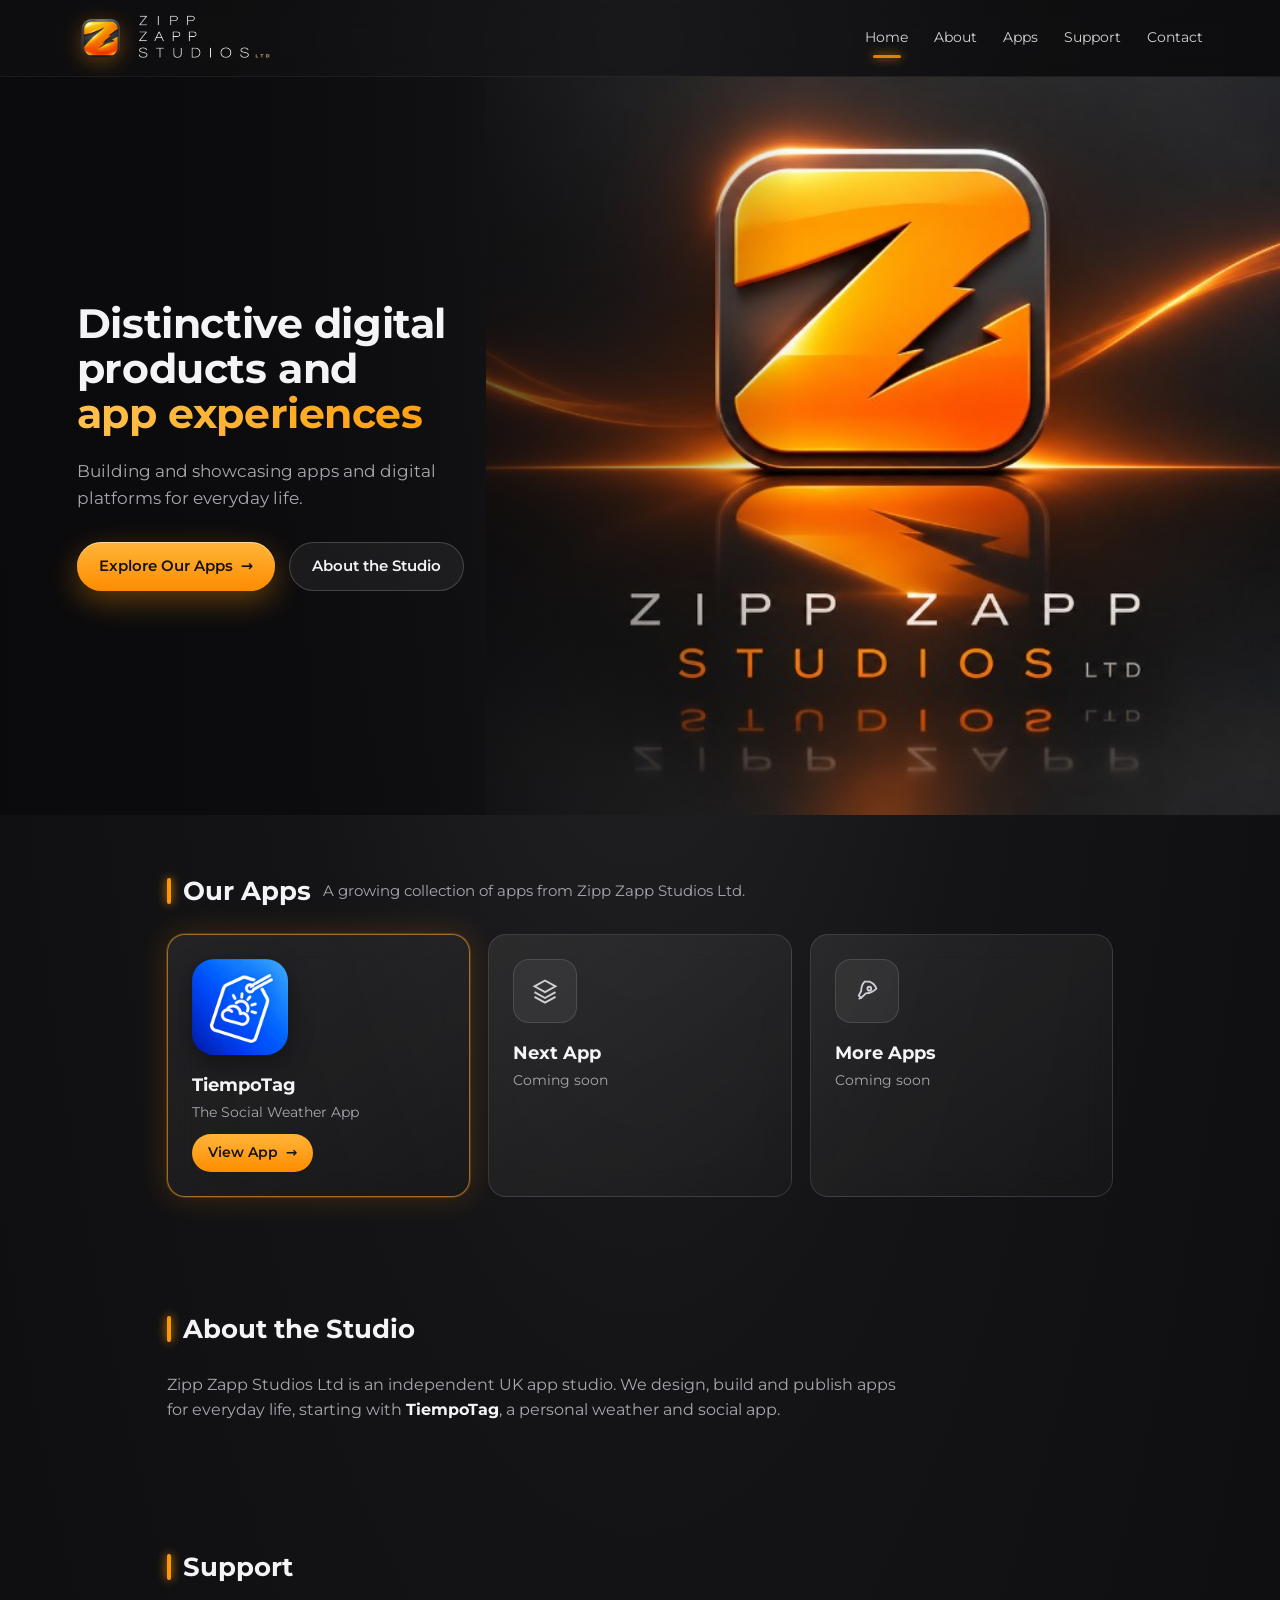
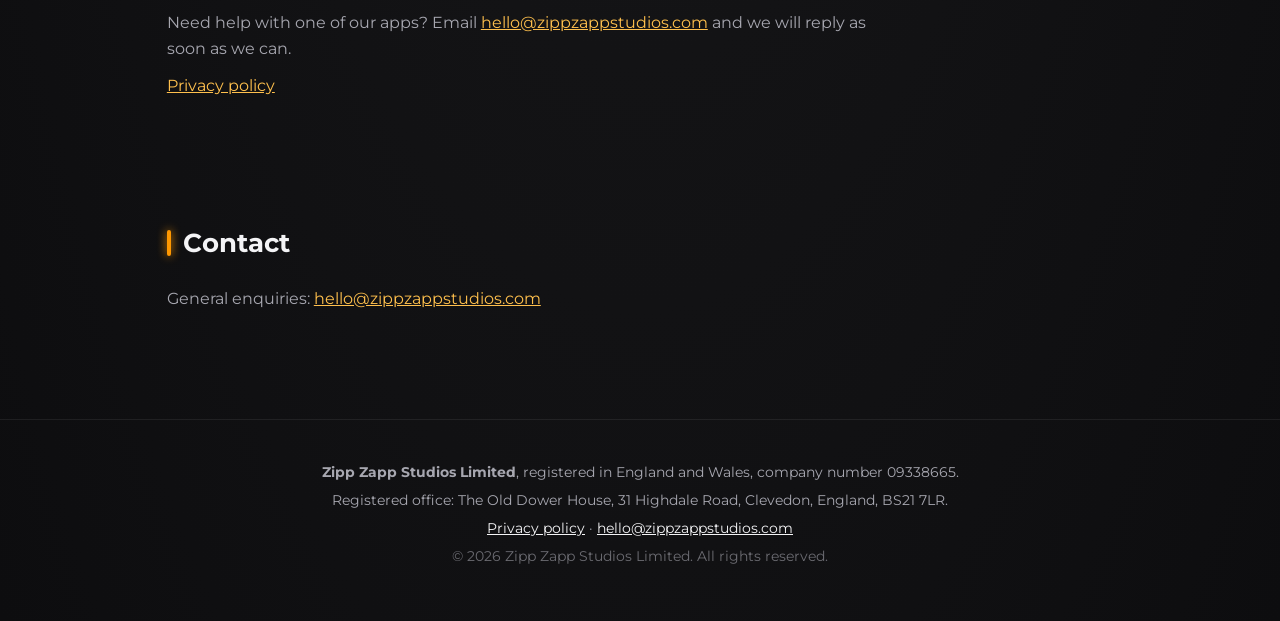
==== index.html @ 23952112 "Use supplied branding artwork as static hero with copy beside it Co-authored-by: Cursor <cursoragent" ====
<!doctype html>
<html lang="en-GB">
<head>
  <meta charset="utf-8">
  <meta name="viewport" content="width=device-width, initial-scale=1">
  <title>Zipp Zapp Studios Ltd | Apps and digital products</title>
  <meta name="description" content="Zipp Zapp Studios Limited is an independent UK app studio. Home of TiempoTag, a personal weather and social app.">
  <meta name="theme-color" content="#0d0d0f">
  <link rel="canonical" href="https://zippzappstudios.com/">
  <link rel="icon" href="assets/logo-badge.png" type="image/png">
  <link rel="preload" href="assets/fonts/montserrat-600.woff2" as="font" type="font/woff2" crossorigin>
  <link rel="preload" href="assets/fonts/montserrat-700.woff2" as="font" type="font/woff2" crossorigin>
  <link rel="stylesheet" href="styles.css">

  <meta property="og:type" content="website">
  <meta property="og:site_name" content="Zipp Zapp Studios Ltd">
  <meta property="og:title" content="Zipp Zapp Studios Ltd | Apps and digital products">
  <meta property="og:description" content="Independent UK app studio. Home of TiempoTag.">
  <meta property="og:url" content="https://zippzappstudios.com/">

  <script type="application/ld+json">
  {
    "@context": "https://schema.org",
    "@type": "Organization",
    "name": "Zipp Zapp Studios",
    "legalName": "Zipp Zapp Studios Limited",
    "url": "https://zippzappstudios.com/",
    "logo": "https://zippzappstudios.com/assets/logo-badge.png",
    "email": "mailto:hello@zippzappstudios.com",
    "identifier": "09338665",
    "address": {
      "@type": "PostalAddress",
      "streetAddress": "The Old Dower House, 31 Highdale Road",
      "addressLocality": "Clevedon",
      "postalCode": "BS21 7LR",
      "addressCountry": "GB"
    },
    "sameAs": ["https://tiempotag.com"]
  }
  </script>
</head>
<body>
  <a class="skip-link" href="#main">Skip to content</a>

  <header class="site-header">
    <a class="brand" href="#top" aria-label="Zipp Zapp Studios Ltd home">
      <img class="brand-icon" src="assets/logo-badge.png" alt="" width="48" height="48">
      <img class="wordmark-img" src="assets/wordmark.png" alt="Zipp Zapp Studios Ltd" width="160" height="55">
    </a>
    <nav class="site-nav" aria-label="Main">
      <a href="#top" class="is-active">Home</a>
      <a href="#about">About</a>
      <a href="#apps">Apps</a>
      <a href="#support">Support</a>
      <a href="#contact">Contact</a>
    </nav>
  </header>

  <main id="main">
    <section class="hero" id="top">
      <div class="hero-art" role="img" aria-label="The Zipp Zapp Studios logo reflected on a glossy floor, with the words Zipp Zapp Studios Ltd"></div>
      <div class="hero-copy">
        <h1>
          <span class="h1-line">Distinctive digital</span>
          <span class="h1-line">products and</span>
          <span class="h1-line accent">app experiences</span>
        </h1>
        <p class="lede">Building and showcasing apps and digital platforms for everyday life.</p>
        <div class="cta-row">
          <a class="btn btn-primary" href="#apps">Explore Our Apps <span aria-hidden="true">&rarr;</span></a>
          <a class="btn btn-ghost" href="#about">About the Studio</a>
        </div>
      </div>
    </section>

    <section class="apps" id="apps">
      <header class="section-head">
        <span class="bar" aria-hidden="true"></span>
        <h2>Our Apps</h2>
        <p>A growing collection of apps from Zipp Zapp Studios Ltd.</p>
      </header>
      <div class="cards">
        <article class="card card-featured">
          <img class="app-icon" src="assets/tiempotag-icon.png" alt="TiempoTag app icon" width="96" height="96" loading="lazy">
          <div>
            <h3>TiempoTag</h3>
            <p>The Social Weather App</p>
            <a class="btn btn-small" href="https://tiempotag.com">View App <span aria-hidden="true">&rarr;</span></a>
          </div>
        </article>
        <article class="card card-soon">
          <span class="card-icon" aria-hidden="true">
            <svg viewBox="0 0 24 24" fill="none" stroke="currentColor" stroke-width="1.6"><path d="M12 3 3 8l9 5 9-5-9-5Z"/><path d="m3 13 9 5 9-5"/><path d="m3 17 9 5 9-5"/></svg>
          </span>
          <div>
            <h3>Next App</h3>
            <p>Coming soon</p>
          </div>
        </article>
        <article class="card card-soon">
          <span class="card-icon" aria-hidden="true">
            <svg viewBox="0 0 24 24" fill="none" stroke="currentColor" stroke-width="1.6"><path d="M14 4c3 1 5 3 6 6-3 3-6 4-9 4l-4 4-2-2 2-4c0-3 1-6 3-8Z"/><circle cx="14" cy="10" r="1.6"/><path d="M5 19l2-2"/></svg>
          </span>
          <div>
            <h3>More Apps</h3>
            <p>Coming soon</p>
          </div>
        </article>
      </div>
    </section>

    <section class="about" id="about">
      <header class="section-head">
        <span class="bar" aria-hidden="true"></span>
        <h2>About the Studio</h2>
      </header>
      <p>Zipp Zapp Studios Ltd is an independent UK app studio. We design, build and publish apps for everyday life, starting with <strong>TiempoTag</strong>, a personal weather and social app.</p>
    </section>

    <section class="support" id="support">
      <header class="section-head">
        <span class="bar" aria-hidden="true"></span>
        <h2>Support</h2>
      </header>
      <p>Need help with one of our apps? Email <a href="mailto:hello@zippzappstudios.com">hello@zippzappstudios.com</a> and we will reply as soon as we can.</p>
      <p><a href="https://tiempotag.com/legal">Privacy policy</a></p>
    </section>

    <section class="contact" id="contact">
      <header class="section-head">
        <span class="bar" aria-hidden="true"></span>
        <h2>Contact</h2>
      </header>
      <p>General enquiries: <a href="mailto:hello@zippzappstudios.com">hello@zippzappstudios.com</a></p>
    </section>
  </main>

  <footer class="site-footer">
    <p><strong>Zipp Zapp Studios Limited</strong>, registered in England and Wales, company number 09338665.</p>
    <p>Registered office: The Old Dower House, 31 Highdale Road, Clevedon, England, BS21 7LR.</p>
    <p><a href="https://tiempotag.com/legal">Privacy policy</a> &middot; <a href="mailto:hello@zippzappstudios.com">hello@zippzappstudios.com</a></p>
    <p class="copy">&copy; 2026 Zipp Zapp Studios Limited. All rights reserved.</p>
  </footer>

  <script src="main.js" defer></script>
</body>
</html>
---- styles.css ----
@font-face {
  font-family: "Montserrat";
  src: url("assets/fonts/montserrat-400.woff2") format("woff2");
  font-weight: 400; font-style: normal; font-display: swap;
}
@font-face {
  font-family: "Montserrat";
  src: url("assets/fonts/montserrat-600.woff2") format("woff2");
  font-weight: 600; font-style: normal; font-display: swap;
}
@font-face {
  font-family: "Montserrat";
  src: url("assets/fonts/montserrat-700.woff2") format("woff2");
  font-weight: 700; font-style: normal; font-display: swap;
}

:root {
  --bg: #0d0d0f;
  --text: #f4f4f6;
  --muted: #a7a7b0;
  --orange: #ff9800;
  --orange-hi: #ffc04d;
  --glass-border: rgba(255, 255, 255, 0.12);
}

* { box-sizing: border-box; }

html { scroll-behavior: smooth; }

body {
  margin: 0;
  font-family: "Montserrat", system-ui, -apple-system, "Segoe UI", sans-serif;
  color: var(--text);
  background: radial-gradient(ellipse at 50% 0%, #2a2a2e 0%, #141416 45%, var(--bg) 100%);
  min-height: 100vh;
  overflow-x: hidden;
  line-height: 1.6;
}

img { max-width: 100%; display: block; }
a { color: var(--orange-hi); }

.skip-link {
  position: absolute; left: -999px; top: 8px; background: var(--orange); color: #111; padding: 8px 12px; border-radius: 6px; z-index: 10;
}
.skip-link:focus { left: 8px; }

/* Header */
.site-header {
  position: sticky; top: 0; z-index: 5;
  display: flex; align-items: center; justify-content: space-between; gap: 16px;
  padding: 14px 6vw;
  background: rgba(12, 12, 14, 0.55);
  backdrop-filter: blur(14px);
  -webkit-backdrop-filter: blur(14px);
  border-bottom: 1px solid rgba(255, 255, 255, 0.06);
}
.brand { display: flex; align-items: center; gap: 12px; text-decoration: none; color: var(--text); }
.brand-icon { width: 48px; height: 48px; flex: none; filter: drop-shadow(0 4px 10px rgba(255, 140, 0, 0.35)); }
.wordmark-img { height: 46px; width: auto; }
.site-nav { display: flex; gap: 26px; font-size: 0.9rem; flex-wrap: wrap; }
.site-nav a {
  position: relative; color: var(--text); text-decoration: none; padding: 6px 0; opacity: 0.85; transition: opacity 0.2s;
}
.site-nav a:hover { opacity: 1; }
.site-nav a.is-active::after {
  content: ""; position: absolute; left: 50%; bottom: -2px; width: 28px; height: 3px; transform: translateX(-50%);
  background: var(--orange); border-radius: 3px; box-shadow: 0 0 10px var(--orange);
}

/* Hero: the supplied branding artwork as a full-width backdrop, with the copy on the dark left side */
.hero {
  position: relative; isolation: isolate;
  display: flex; align-items: center;
  min-height: min(82vh, 760px);
  padding: 56px 6vw;
  overflow: hidden;
}
/* Artwork fills the right side so the logo sits clear of the copy. */
.hero-art {
  position: absolute; top: 0; right: 0; bottom: 0; left: 38%; z-index: -2;
  background: url("assets/hero-artwork.jpg") center / cover no-repeat;
}
.hero::before {
  content: ""; position: absolute; inset: 0; z-index: -1;
  background: linear-gradient(90deg, rgba(10, 10, 12, 0.92) 0%, rgba(10, 10, 12, 0.7) 36%, rgba(10, 10, 12, 0) 62%);
}
.hero-copy { max-width: 560px; }
.hero h1 {
  font-size: clamp(2rem, 3.2vw, 3rem); line-height: 1.1; margin: 0 0 22px; font-weight: 700; letter-spacing: -0.01em;
}
.h1-line { display: block; white-space: nowrap; }
.accent {
  background: linear-gradient(90deg, #ffc04d, #ff9800);
  -webkit-background-clip: text; background-clip: text; color: transparent;
}
.lede { color: var(--muted); font-size: 1.05rem; max-width: 26em; margin: 0 0 30px; }
.cta-row { display: flex; gap: 14px; flex-wrap: wrap; }

.btn {
  display: inline-flex; align-items: center; gap: 8px; padding: 12px 22px; border-radius: 999px;
  font-size: 0.92rem; font-weight: 600; text-decoration: none; transition: transform 0.2s, box-shadow 0.2s, background 0.2s;
}
.btn:hover { transform: translateY(-2px); }
.btn-primary {
  color: #141414; background: linear-gradient(180deg, #ffb53a, #ff8c00);
  box-shadow: 0 10px 30px rgba(255, 150, 0, 0.35), inset 0 1px 0 rgba(255, 255, 255, 0.5);
}
.btn-ghost {
  color: var(--text); background: rgba(255, 255, 255, 0.06); border: 1px solid rgba(255, 255, 255, 0.18);
  backdrop-filter: blur(10px); -webkit-backdrop-filter: blur(10px);
}
.btn-small { padding: 8px 16px; font-size: 0.85rem; white-space: nowrap; color: #141414; background: linear-gradient(180deg, #ffb53a, #ff8c00); }

/* Sections */
.apps, .about, .support, .contact {
  max-width: 1100px; margin: 0 auto; padding: 56px 6vw;
}
.section-head { display: flex; align-items: center; gap: 12px; flex-wrap: wrap; margin-bottom: 22px; }
.section-head h2 { margin: 0; font-size: 1.6rem; font-weight: 700; }
.section-head p { margin: 0; color: var(--muted); font-size: 0.92rem; }
.bar { width: 4px; height: 26px; border-radius: 4px; background: var(--orange); box-shadow: 0 0 10px var(--orange); }
.about p, .support p, .contact p { color: var(--muted); max-width: 46em; margin: 0 0 12px; }
.about strong { color: var(--text); }

.cards { display: grid; grid-template-columns: repeat(3, 1fr); gap: 18px; }
.card {
  display: flex; flex-direction: column; align-items: flex-start; gap: 16px; padding: 24px; border-radius: 18px;
  background: linear-gradient(145deg, rgba(255, 255, 255, 0.08), rgba(255, 255, 255, 0.02));
  border: 1px solid var(--glass-border);
  backdrop-filter: blur(14px); -webkit-backdrop-filter: blur(14px);
  transition: transform 0.25s, box-shadow 0.25s, border-color 0.25s;
}
.card h3 { margin: 0; font-size: 1.1rem; }
.card p { margin: 2px 0 10px; color: var(--muted); font-size: 0.9rem; }
.card:hover { transform: translateY(-4px); box-shadow: 0 16px 40px rgba(0, 0, 0, 0.4); }
.card-featured {
  border-color: rgba(255, 160, 40, 0.6);
  box-shadow: 0 0 0 1px rgba(255, 160, 40, 0.2), 0 0 32px rgba(255, 140, 0, 0.2);
}
.card-featured:hover { box-shadow: 0 0 0 1px rgba(255, 160, 40, 0.4), 0 0 44px rgba(255, 140, 0, 0.35); }
.app-icon { width: 96px; height: 96px; border-radius: 22px; box-shadow: 0 8px 24px rgba(0, 0, 0, 0.4); flex: none; }
.card-icon {
  width: 64px; height: 64px; border-radius: 16px; flex: none; display: grid; place-items: center;
  background: rgba(255, 255, 255, 0.06); border: 1px solid rgba(255, 255, 255, 0.12); color: #cfcfd6;
}
.card-icon svg { width: 28px; height: 28px; }
.card-soon h3 { color: var(--text); }

.site-footer {
  margin-top: 40px; padding: 36px 6vw 48px; text-align: center; color: var(--muted); font-size: 0.85rem;
  border-top: 1px solid rgba(255, 255, 255, 0.07);
}
.site-footer p { margin: 6px 0; }
.site-footer a { color: var(--text); }
.copy { opacity: 0.6; }

/* Responsive */
@media (max-width: 900px) {
  /* Show only the logo part of the artwork at the top; the wordmark area sits below the copy. */
  .hero { display: block; min-height: 0; padding: 0 6vw 56px; }
  .hero-art {
    top: 0; right: 0; bottom: auto; left: 0; height: 46vh;
    background-size: auto 150%; background-position: center top;
  }
  .hero::before {
    background: linear-gradient(180deg, transparent 0, transparent 40%, #0e0e10 47%);
  }
  .hero-copy { margin-top: 46vh; padding-top: 12px; }
  .cards { grid-template-columns: 1fr; }
}
@media (max-width: 640px) {
  .h1-line { white-space: normal; }
  .site-header { flex-direction: column; align-items: flex-start; }
  .site-nav { gap: 16px; font-size: 0.85rem; }
}

@media (prefers-reduced-motion: reduce) {
  *, *::before, *::after {
    transition: none !important;
    scroll-behavior: auto !important;
  }
}
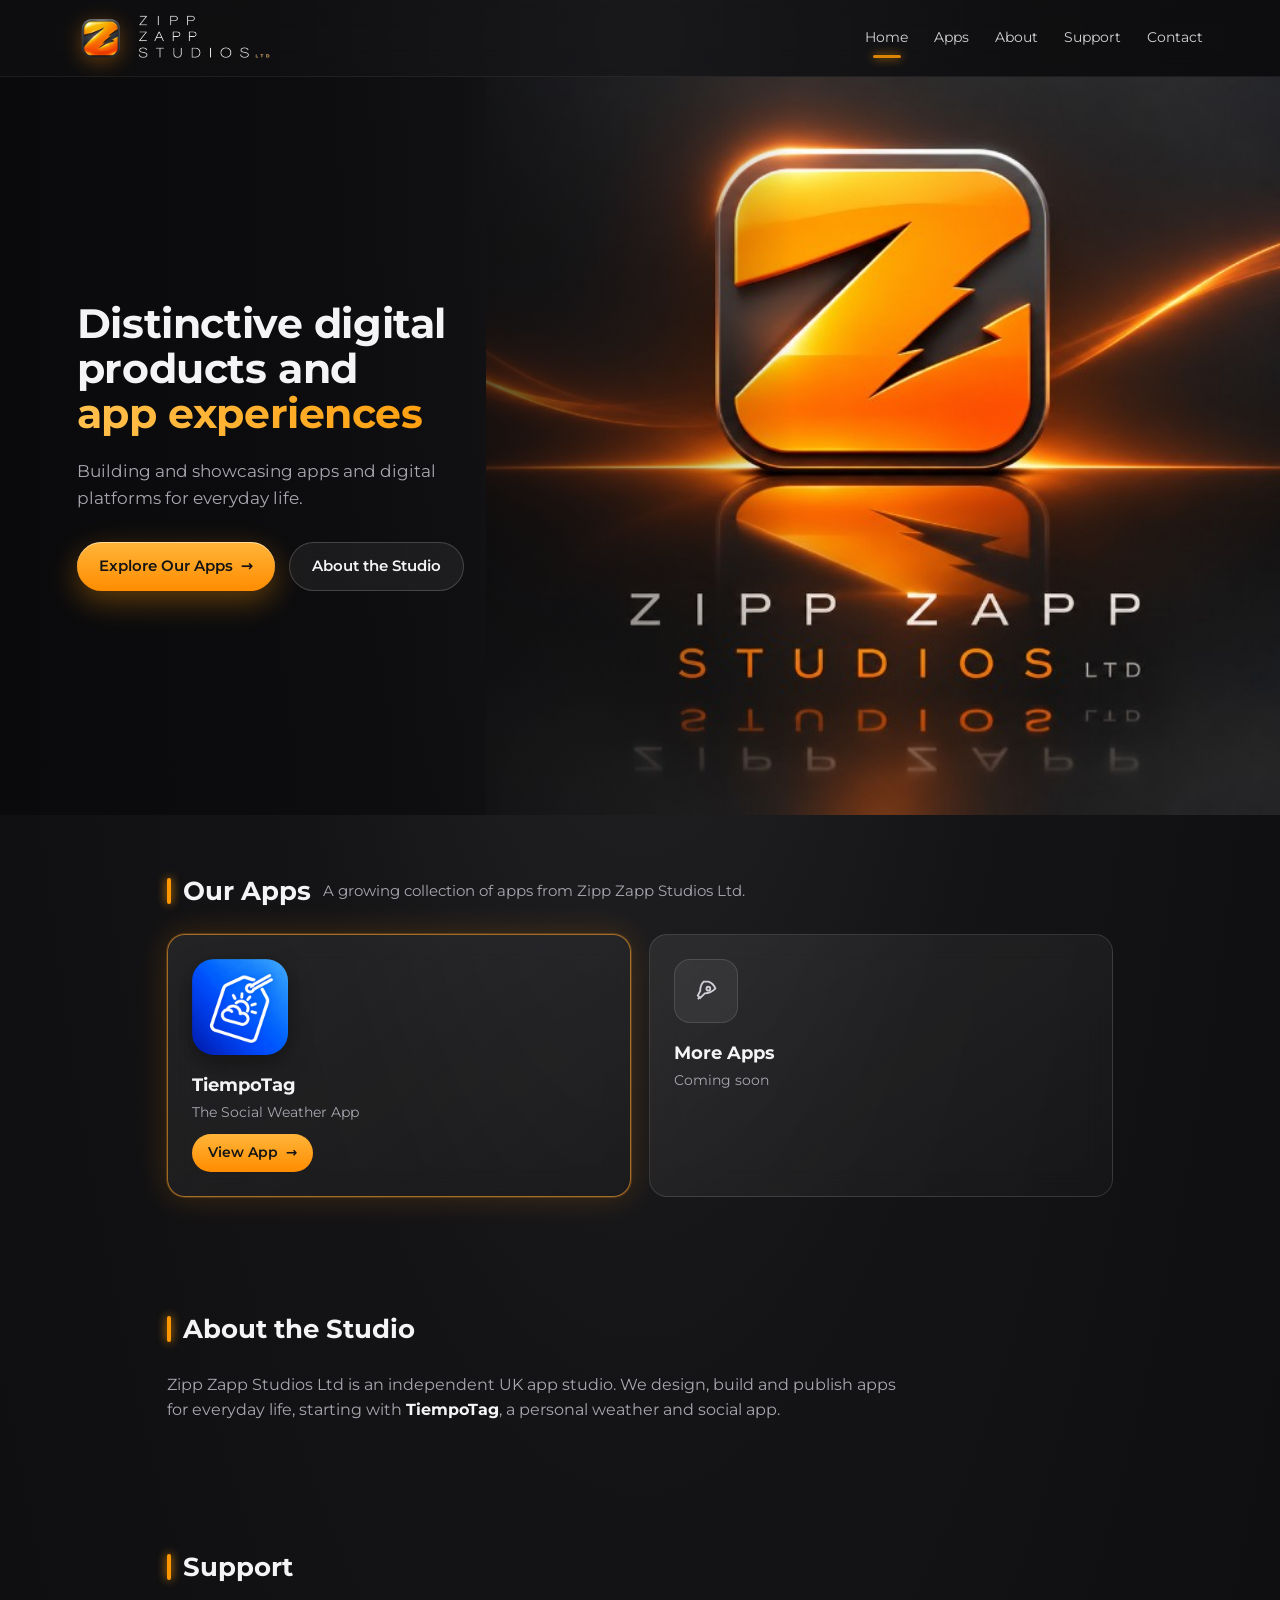
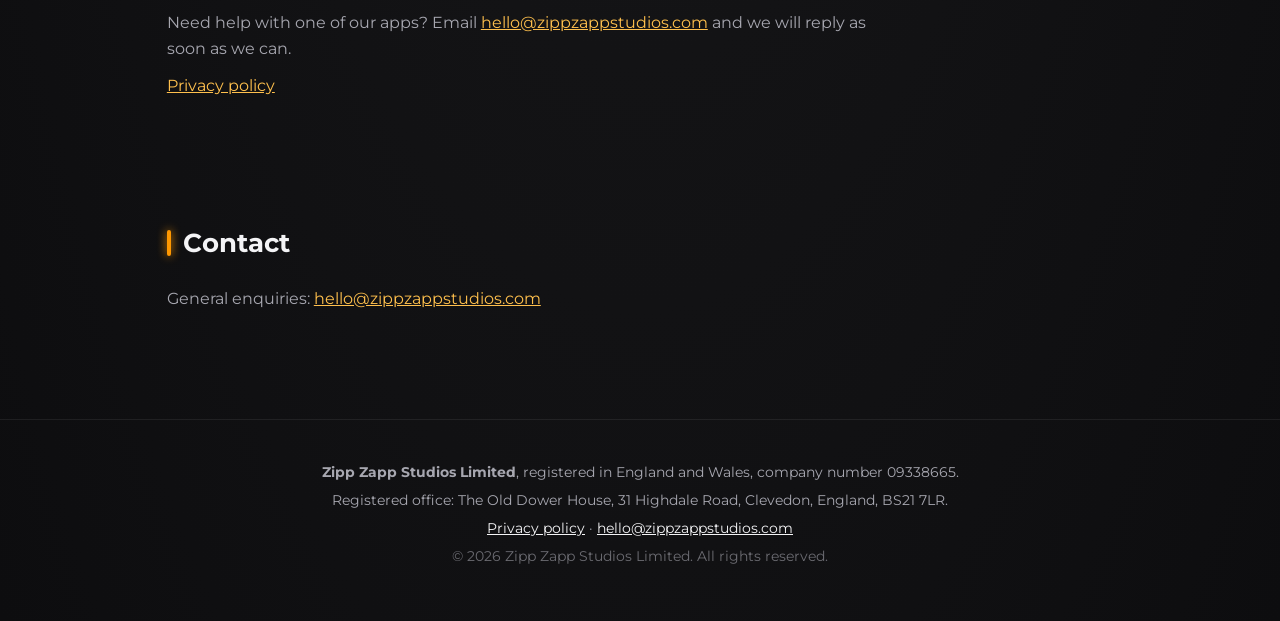
==== commit 32c312d0: "Reorder nav to match page order and remove Next App card Co-authored-by: Cursor <cursoragent@cursor." ====
--- a/index.html
+++ b/index.html
@@ -49,8 +49,8 @@
     </a>
     <nav class="site-nav" aria-label="Main">
       <a href="#top" class="is-active">Home</a>
+      <a href="#apps">Apps</a>
       <a href="#about">About</a>
-      <a href="#apps">Apps</a>
       <a href="#support">Support</a>
       <a href="#contact">Contact</a>
     </nav>
@@ -86,15 +86,6 @@
             <h3>TiempoTag</h3>
             <p>The Social Weather App</p>
             <a class="btn btn-small" href="https://tiempotag.com">View App <span aria-hidden="true">&rarr;</span></a>
-          </div>
-        </article>
-        <article class="card card-soon">
-          <span class="card-icon" aria-hidden="true">
-            <svg viewBox="0 0 24 24" fill="none" stroke="currentColor" stroke-width="1.6"><path d="M12 3 3 8l9 5 9-5-9-5Z"/><path d="m3 13 9 5 9-5"/><path d="m3 17 9 5 9-5"/></svg>
-          </span>
-          <div>
-            <h3>Next App</h3>
-            <p>Coming soon</p>
           </div>
         </article>
         <article class="card card-soon">
--- a/styles.css
+++ b/styles.css
@@ -123,7 +123,7 @@
 .about p, .support p, .contact p { color: var(--muted); max-width: 46em; margin: 0 0 12px; }
 .about strong { color: var(--text); }
 
-.cards { display: grid; grid-template-columns: repeat(3, 1fr); gap: 18px; }
+.cards { display: grid; grid-template-columns: repeat(2, minmax(0, 1fr)); gap: 18px; }
 .card {
   display: flex; flex-direction: column; align-items: flex-start; gap: 16px; padding: 24px; border-radius: 18px;
   background: linear-gradient(145deg, rgba(255, 255, 255, 0.08), rgba(255, 255, 255, 0.02));
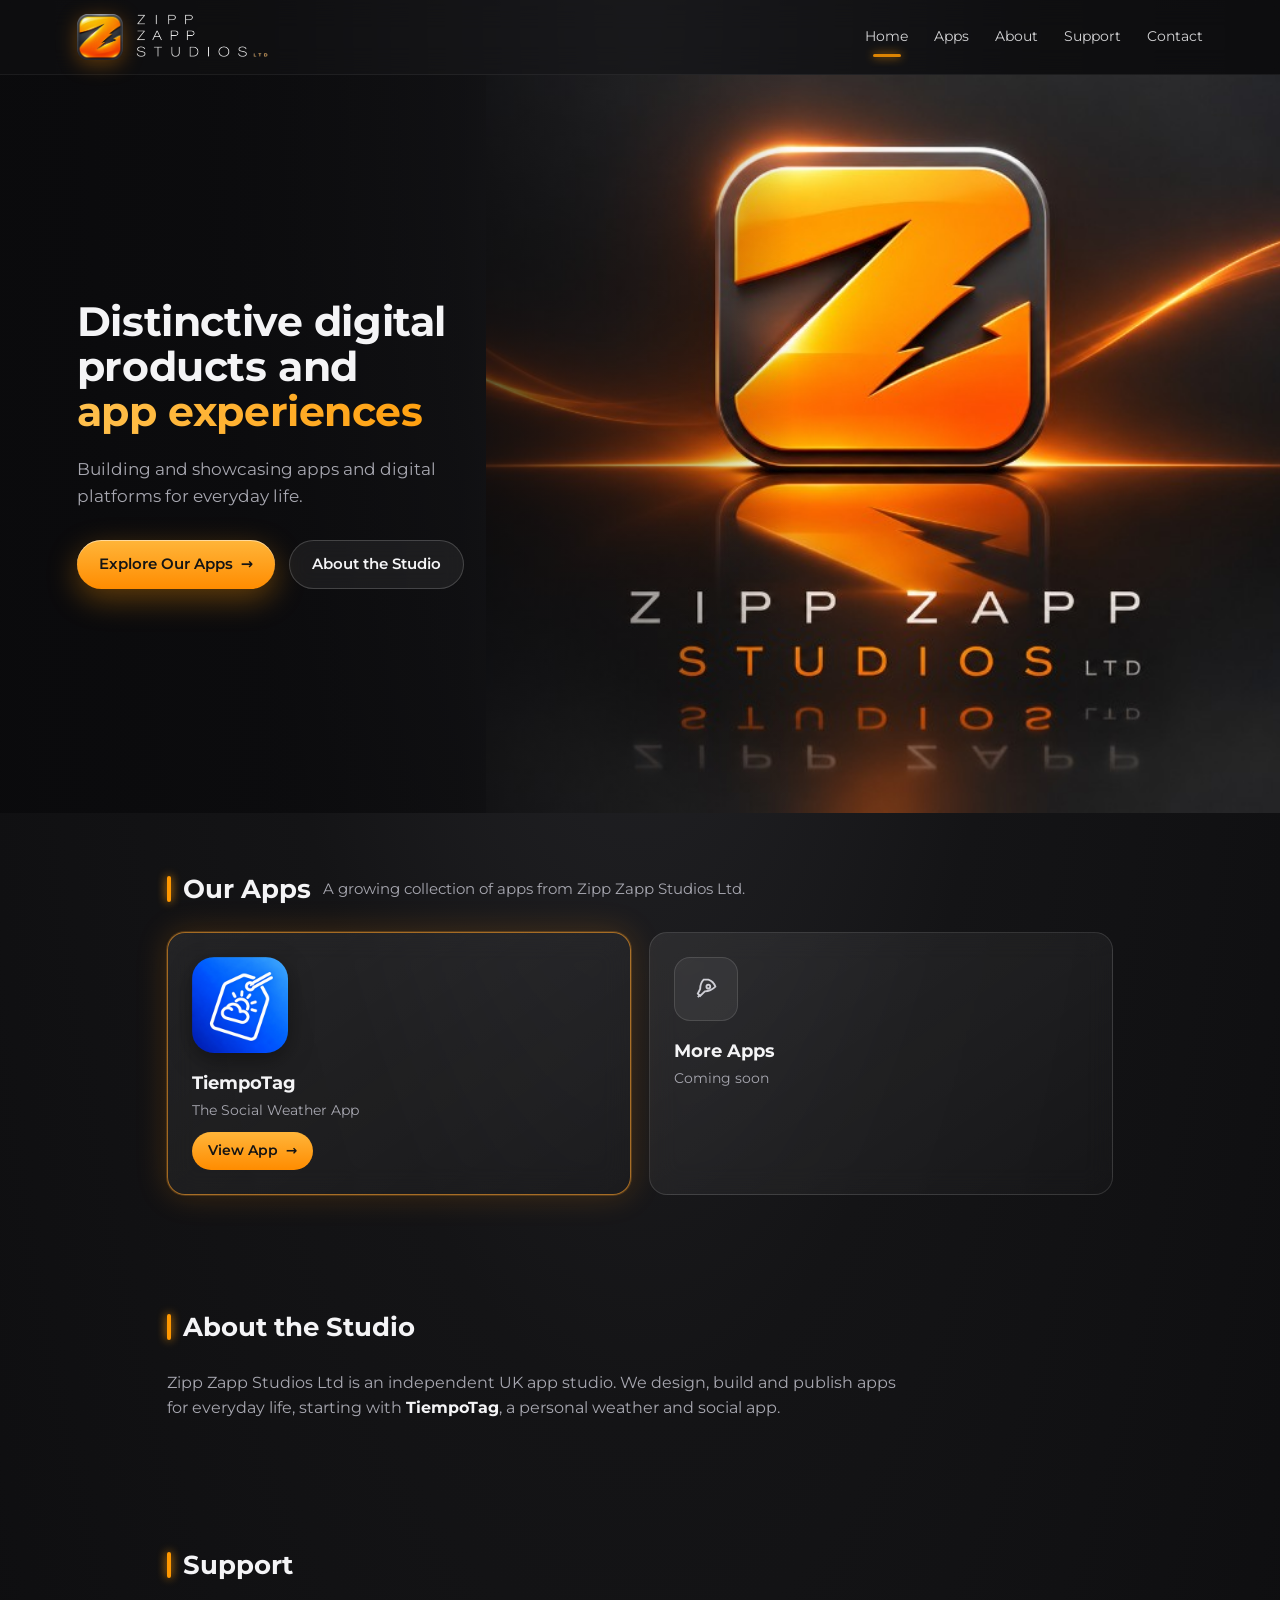
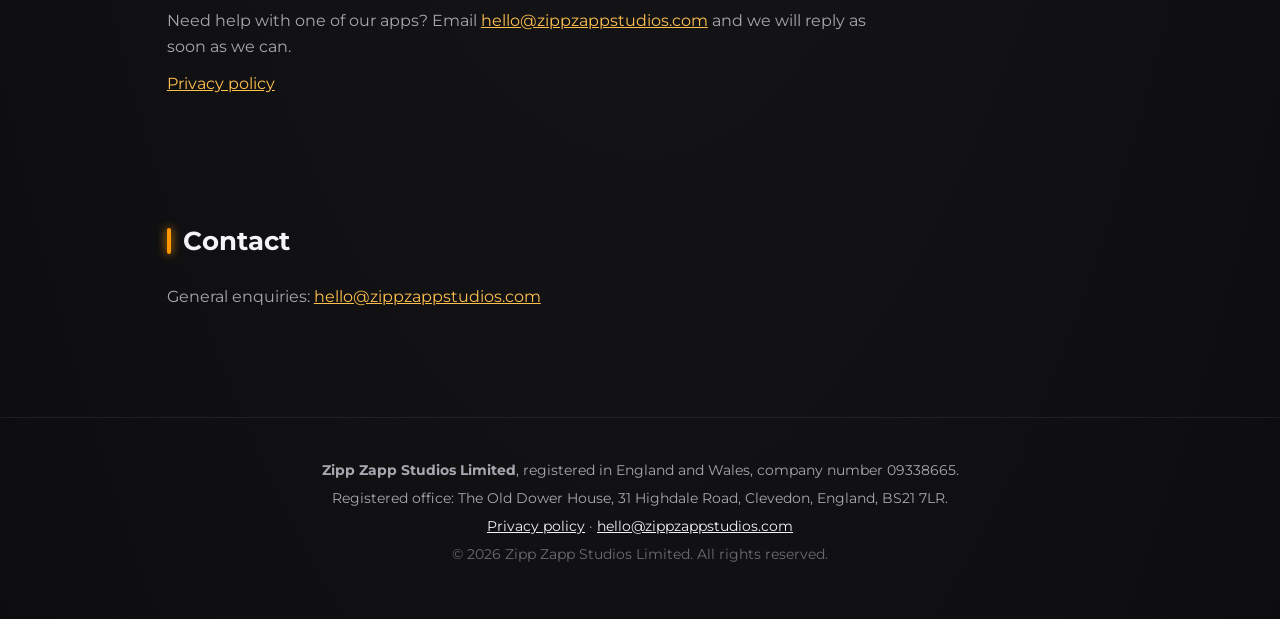
==== commit 246fc868: "Match header logo height to wordmark height Co-authored-by: Cursor <cursoragent@cursor.com>" ====
--- a/index.html
+++ b/index.html
@@ -44,8 +44,8 @@
 
   <header class="site-header">
     <a class="brand" href="#top" aria-label="Zipp Zapp Studios Ltd home">
-      <img class="brand-icon" src="assets/logo-badge.png" alt="" width="48" height="48">
-      <img class="wordmark-img" src="assets/wordmark.png" alt="Zipp Zapp Studios Ltd" width="160" height="55">
+      <img class="brand-icon" src="assets/logo-badge.png" alt="" width="46" height="46">
+      <img class="wordmark-img" src="assets/wordmark.png" alt="Zipp Zapp Studios Ltd" width="134" height="46">
     </a>
     <nav class="site-nav" aria-label="Main">
       <a href="#top" class="is-active">Home</a>
--- a/styles.css
+++ b/styles.css
@@ -56,7 +56,8 @@
   border-bottom: 1px solid rgba(255, 255, 255, 0.06);
 }
 .brand { display: flex; align-items: center; gap: 12px; text-decoration: none; color: var(--text); }
-.brand-icon { width: 48px; height: 48px; flex: none; filter: drop-shadow(0 4px 10px rgba(255, 140, 0, 0.35)); }
+/* Icon and wordmark share one height so the tile and the text block line up top and bottom. */
+.brand-icon { height: 46px; width: auto; flex: none; filter: drop-shadow(0 4px 10px rgba(255, 140, 0, 0.35)); }
 .wordmark-img { height: 46px; width: auto; }
 .site-nav { display: flex; gap: 26px; font-size: 0.9rem; flex-wrap: wrap; }
 .site-nav a {
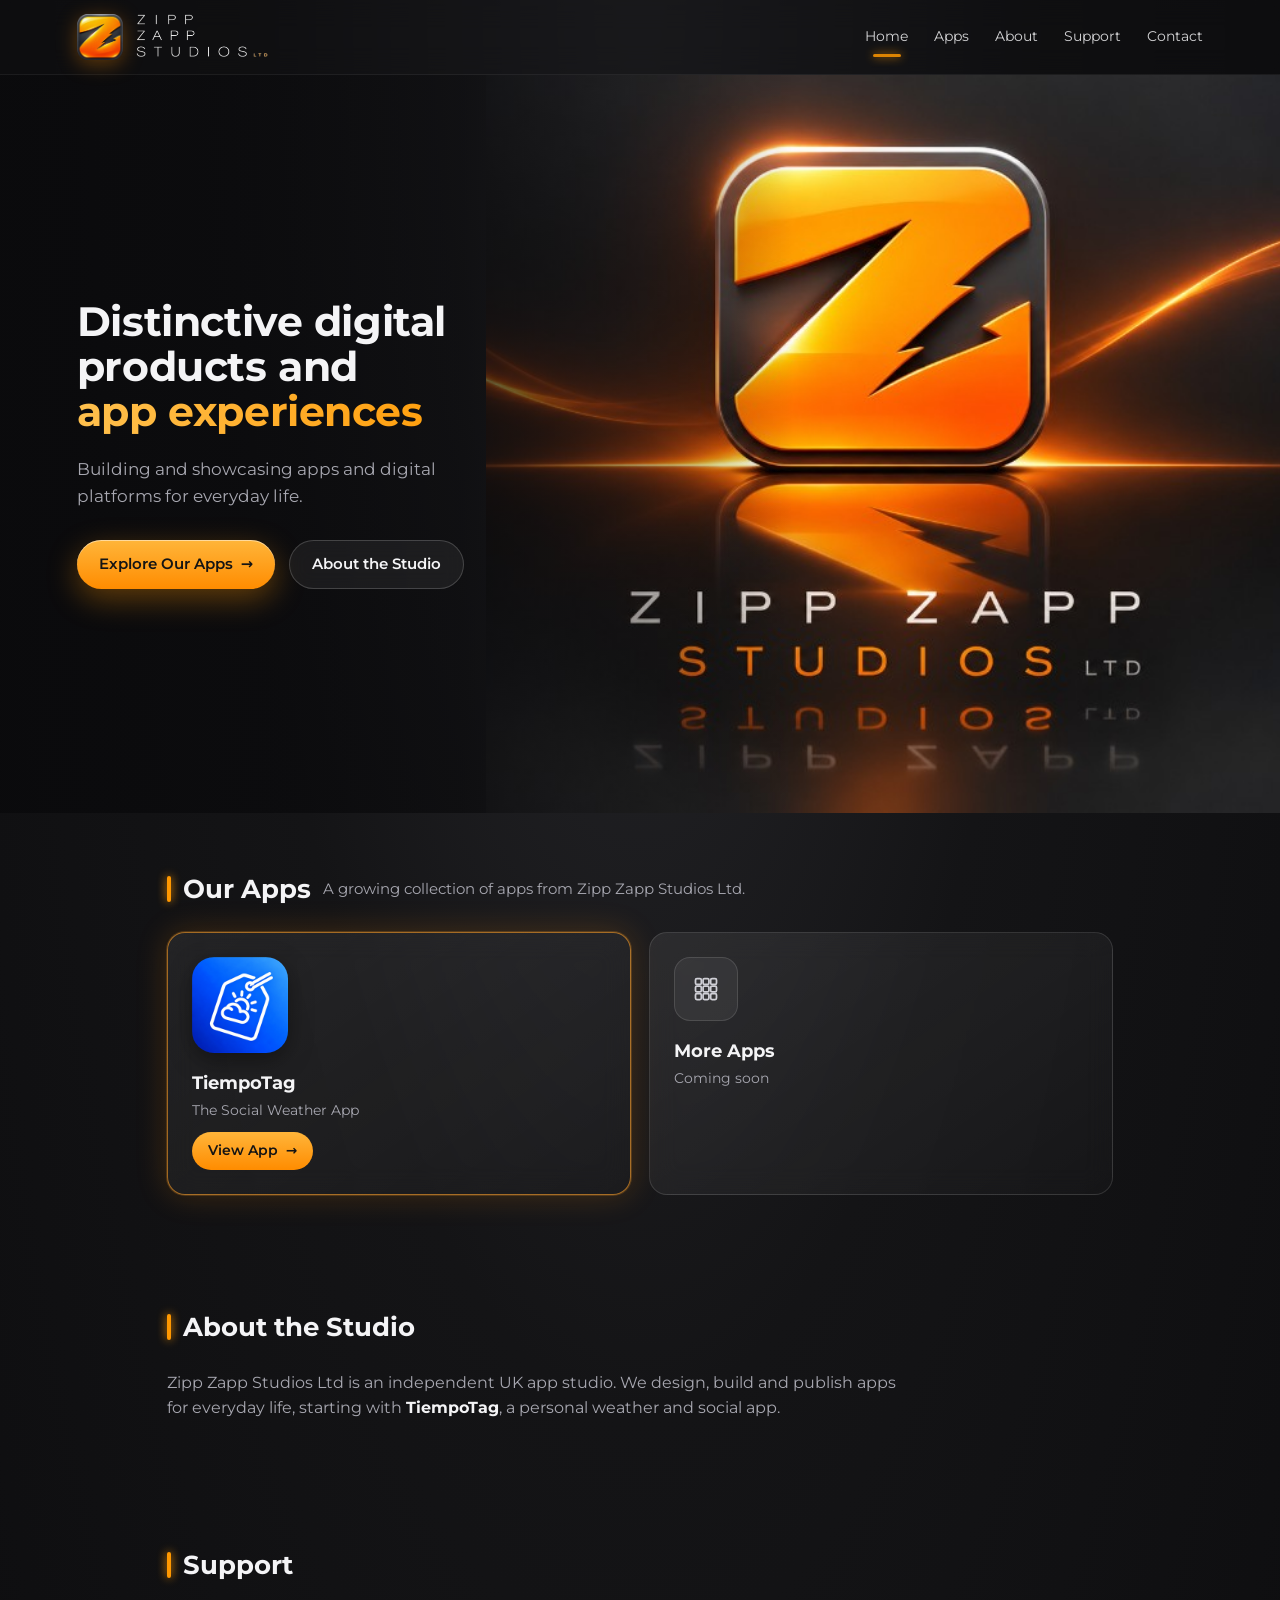
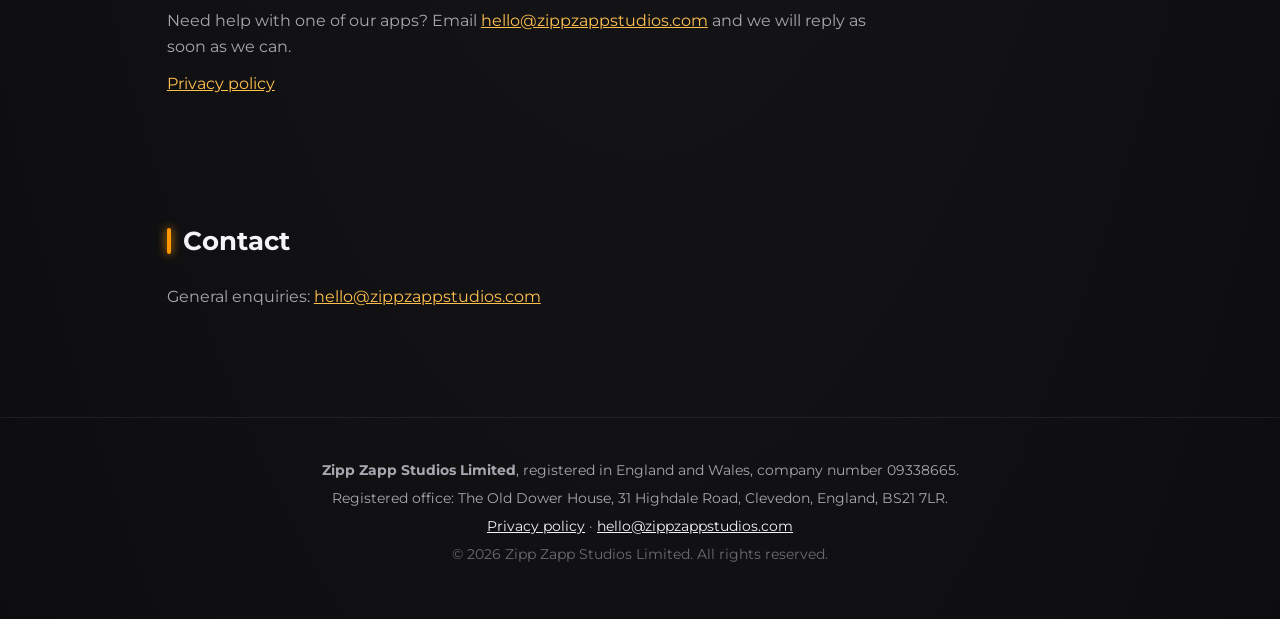
==== commit aefb674a: "Use 3x3 grid icon for More Apps card Co-authored-by: Cursor <cursoragent@cursor.com>" ====
--- a/index.html
+++ b/index.html
@@ -90,7 +90,7 @@
         </article>
         <article class="card card-soon">
           <span class="card-icon" aria-hidden="true">
-            <svg viewBox="0 0 24 24" fill="none" stroke="currentColor" stroke-width="1.6"><path d="M14 4c3 1 5 3 6 6-3 3-6 4-9 4l-4 4-2-2 2-4c0-3 1-6 3-8Z"/><circle cx="14" cy="10" r="1.6"/><path d="M5 19l2-2"/></svg>
+            <svg viewBox="0 0 24 24" fill="none" stroke="currentColor" stroke-width="1.5"><rect x="3" y="3" width="5" height="5" rx="1.2"/><rect x="9.5" y="3" width="5" height="5" rx="1.2"/><rect x="16" y="3" width="5" height="5" rx="1.2"/><rect x="3" y="9.5" width="5" height="5" rx="1.2"/><rect x="9.5" y="9.5" width="5" height="5" rx="1.2"/><rect x="16" y="9.5" width="5" height="5" rx="1.2"/><rect x="3" y="16" width="5" height="5" rx="1.2"/><rect x="9.5" y="16" width="5" height="5" rx="1.2"/><rect x="16" y="16" width="5" height="5" rx="1.2"/></svg>
           </span>
           <div>
             <h3>More Apps</h3>
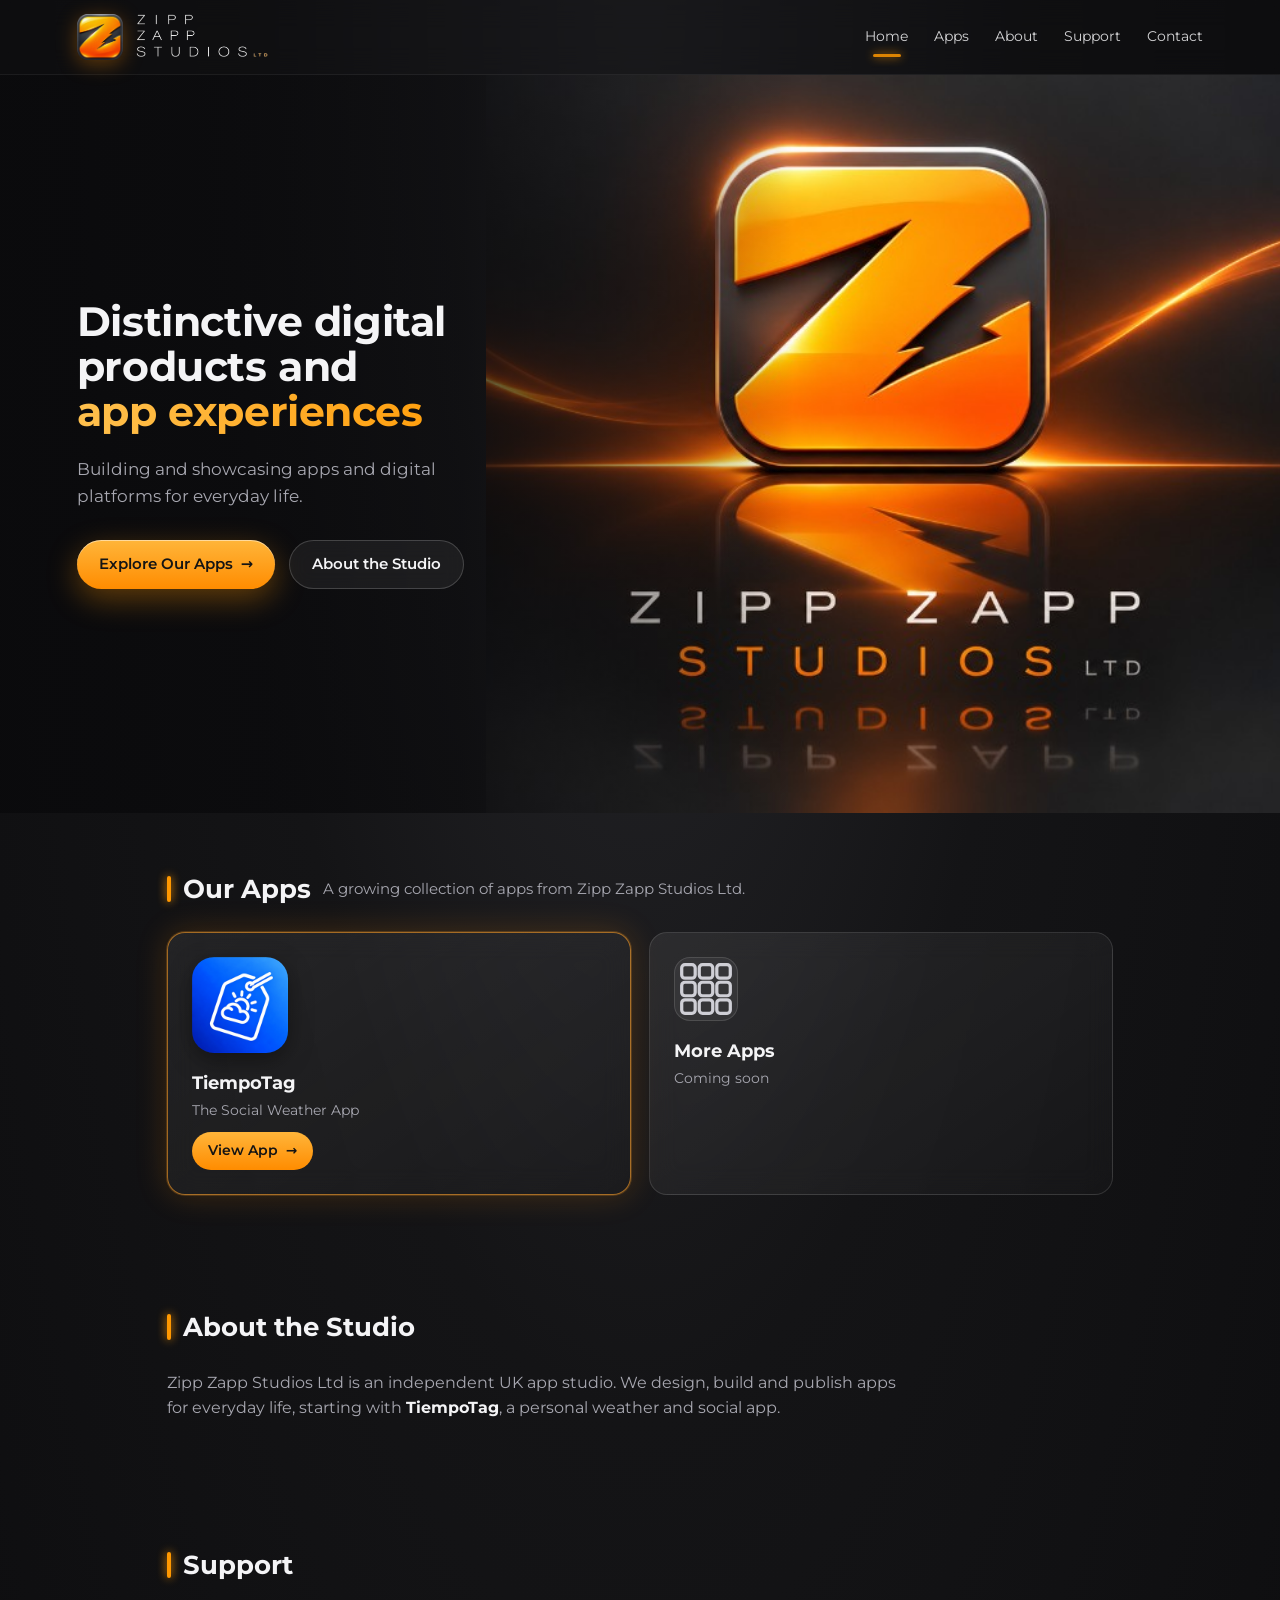
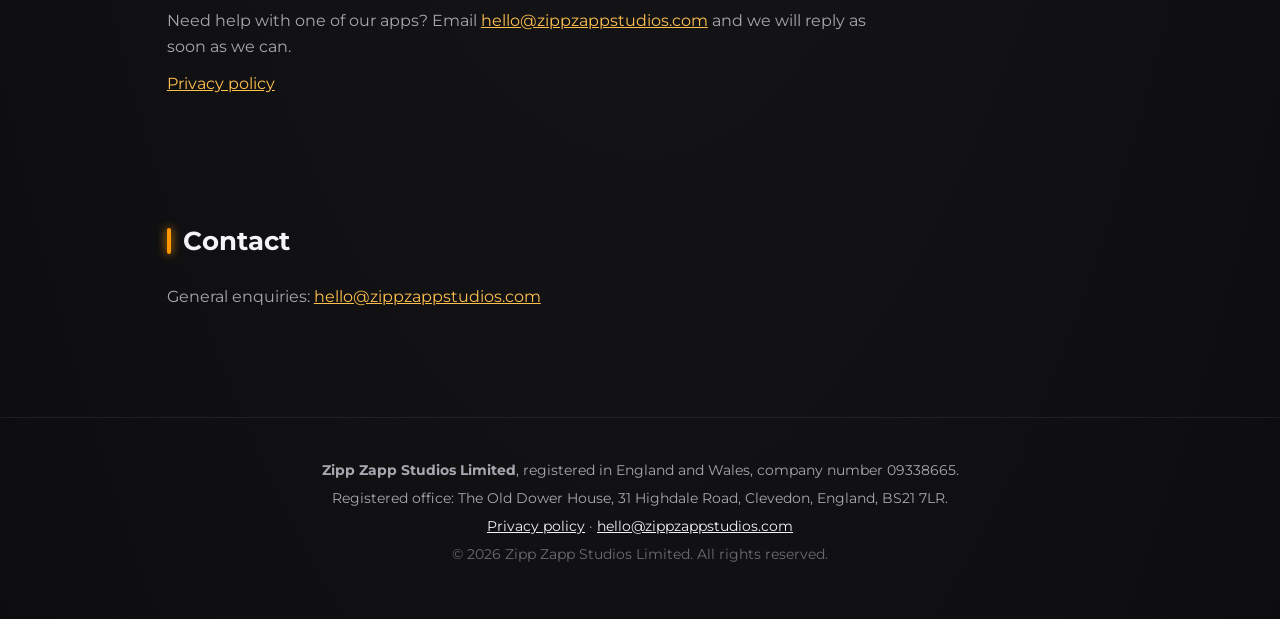
==== commit e1e4b059: "Enlarge More Apps grid icon to fill its tile Co-authored-by: Cursor <cursoragent@cursor.com>" ====
--- a/index.html
+++ b/index.html
@@ -90,7 +90,7 @@
         </article>
         <article class="card card-soon">
           <span class="card-icon" aria-hidden="true">
-            <svg viewBox="0 0 24 24" fill="none" stroke="currentColor" stroke-width="1.5"><rect x="3" y="3" width="5" height="5" rx="1.2"/><rect x="9.5" y="3" width="5" height="5" rx="1.2"/><rect x="16" y="3" width="5" height="5" rx="1.2"/><rect x="3" y="9.5" width="5" height="5" rx="1.2"/><rect x="9.5" y="9.5" width="5" height="5" rx="1.2"/><rect x="16" y="9.5" width="5" height="5" rx="1.2"/><rect x="3" y="16" width="5" height="5" rx="1.2"/><rect x="9.5" y="16" width="5" height="5" rx="1.2"/><rect x="16" y="16" width="5" height="5" rx="1.2"/></svg>
+            <svg class="grid-icon" viewBox="2 2 20 20" fill="none" stroke="currentColor" stroke-width="1.2"><rect x="3" y="3" width="5" height="5" rx="1.2"/><rect x="9.5" y="3" width="5" height="5" rx="1.2"/><rect x="16" y="3" width="5" height="5" rx="1.2"/><rect x="3" y="9.5" width="5" height="5" rx="1.2"/><rect x="9.5" y="9.5" width="5" height="5" rx="1.2"/><rect x="16" y="9.5" width="5" height="5" rx="1.2"/><rect x="3" y="16" width="5" height="5" rx="1.2"/><rect x="9.5" y="16" width="5" height="5" rx="1.2"/><rect x="16" y="16" width="5" height="5" rx="1.2"/></svg>
           </span>
           <div>
             <h3>More Apps</h3>
--- a/styles.css
+++ b/styles.css
@@ -146,6 +146,7 @@
   background: rgba(255, 255, 255, 0.06); border: 1px solid rgba(255, 255, 255, 0.12); color: #cfcfd6;
 }
 .card-icon svg { width: 28px; height: 28px; }
+.card-icon .grid-icon { width: 54px; height: 54px; }
 .card-soon h3 { color: var(--text); }
 
 .site-footer {
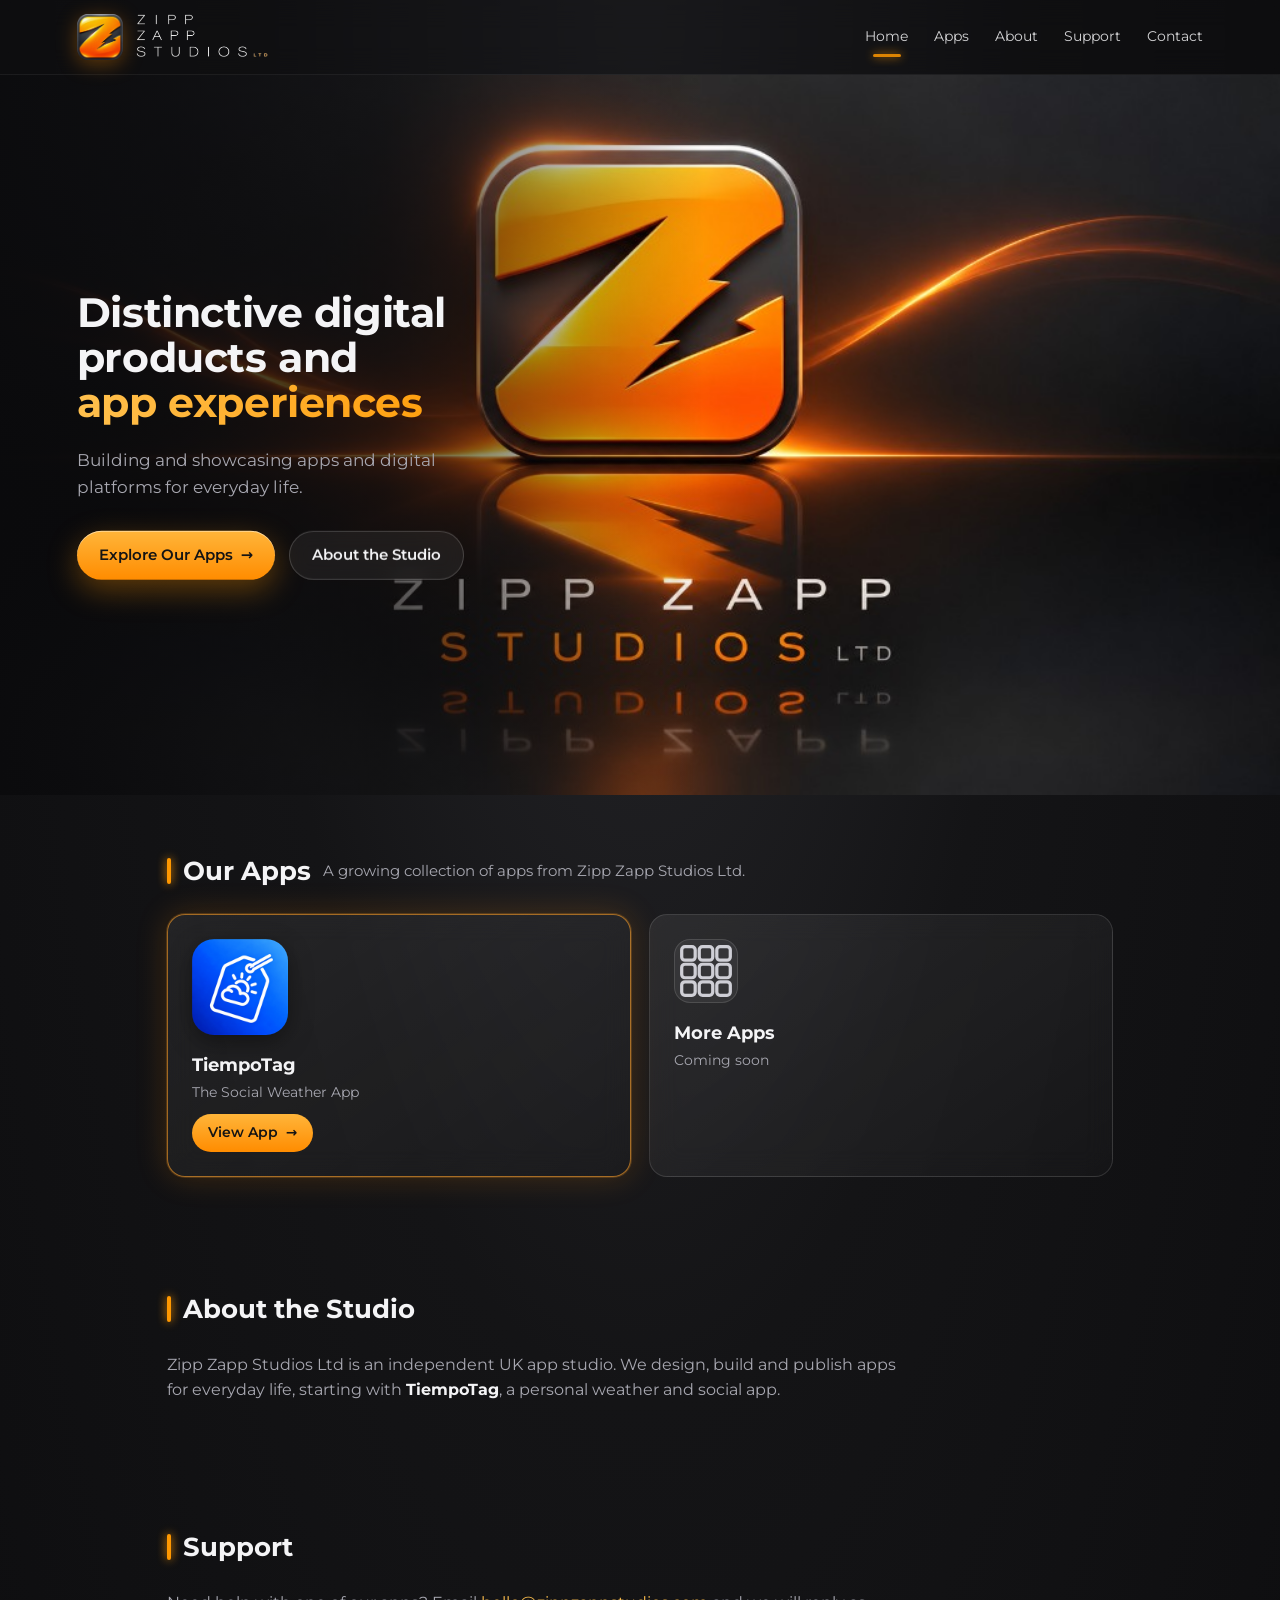
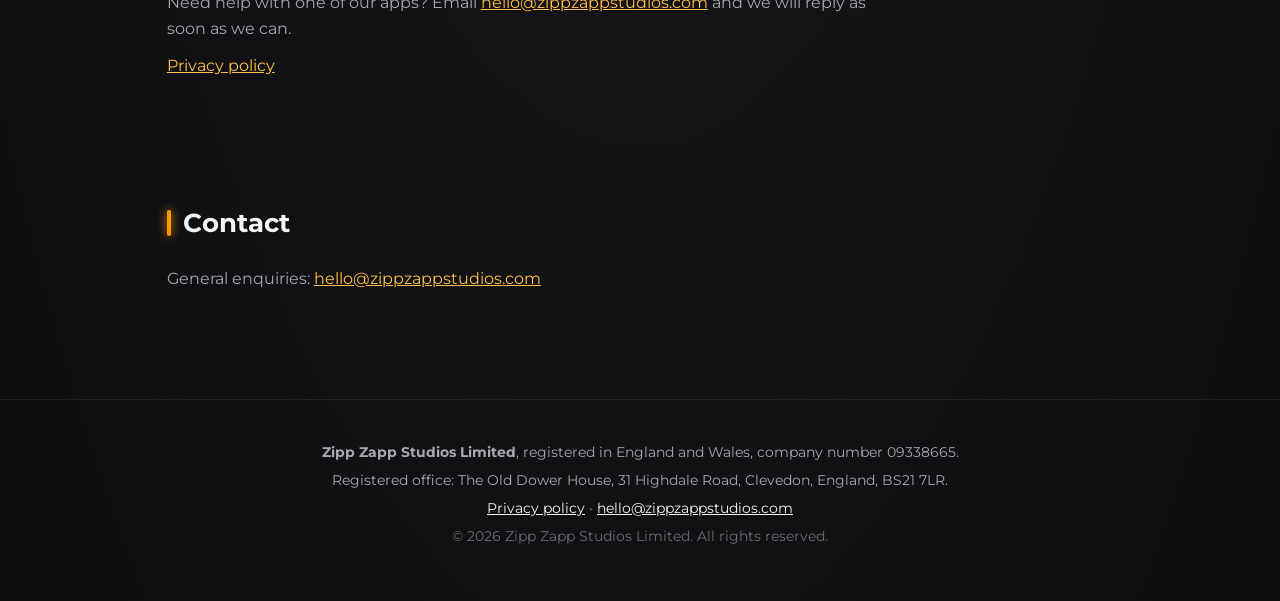
==== commit f8436136: "Show hero artwork at natural ratio with animated glow ring and sheen on the app tile Co-authored-by:" ====
--- a/index.html
+++ b/index.html
@@ -58,7 +58,11 @@
 
   <main id="main">
     <section class="hero" id="top">
-      <div class="hero-art" role="img" aria-label="The Zipp Zapp Studios logo reflected on a glossy floor, with the words Zipp Zapp Studios Ltd"></div>
+      <div class="hero-media">
+        <img class="hero-img" src="assets/hero-artwork.jpg" alt="The Zipp Zapp Studios logo reflected on a glossy floor, with the words Zipp Zapp Studios Ltd" width="1024" height="576">
+        <span class="logo-glow" aria-hidden="true"></span>
+        <span class="hero-sheen" aria-hidden="true"></span>
+      </div>
       <div class="hero-copy">
         <h1>
           <span class="h1-line">Distinctive digital</span>
--- a/styles.css
+++ b/styles.css
@@ -69,24 +69,51 @@
   background: var(--orange); border-radius: 3px; box-shadow: 0 0 10px var(--orange);
 }
 
-/* Hero: the supplied branding artwork as a full-width backdrop, with the copy on the dark left side */
-.hero {
-  position: relative; isolation: isolate;
-  display: flex; align-items: center;
-  min-height: min(82vh, 760px);
-  padding: 56px 6vw;
-  overflow: hidden;
-}
-/* Artwork fills the right side so the logo sits clear of the copy. */
-.hero-art {
-  position: absolute; top: 0; right: 0; bottom: 0; left: 38%; z-index: -2;
-  background: url("assets/hero-artwork.jpg") center / cover no-repeat;
-}
+/* Hero: the supplied branding artwork shown at its natural ratio, with the copy overlaid on the dark left side. */
+.hero { position: relative; isolation: isolate; overflow: hidden; }
+/* The image sets the size of the media box, so overlays placed by percentage land on exact pixels. */
+.hero-media { position: relative; width: 100%; }
+.hero-img { display: block; width: 100%; height: auto; }
+
+/* Animated glow ring sitting exactly over the app tile in the artwork. */
+.logo-glow {
+  position: absolute; left: 36.8%; top: 8.7%; width: 26.4%; aspect-ratio: 1 / 1.03;
+  border-radius: 19%; pointer-events: none;
+  animation: edge-glow 3.6s ease-in-out infinite, edge-flicker 5s steps(1) infinite;
+}
+@keyframes edge-glow {
+  0%, 100% { box-shadow: 0 0 12px 1px rgba(255, 150, 0, 0.25); }
+  50% { box-shadow: 0 0 30px 5px rgba(255, 185, 70, 0.7); }
+}
+@keyframes edge-flicker {
+  0%, 88%, 100% { filter: none; }
+  90% { filter: drop-shadow(0 0 6px #ffe3a8); }
+  92% { filter: none; }
+  95% { filter: drop-shadow(0 0 9px #ffc24d); }
+}
+
+/* Glossy highlight that sweeps across the logo every few seconds. */
+.hero-sheen {
+  position: absolute; top: 0; bottom: 0; left: -40%; width: 22%; pointer-events: none;
+  background: linear-gradient(105deg, transparent 0%, rgba(255, 255, 255, 0.18) 45%, rgba(255, 245, 220, 0.4) 50%, rgba(255, 255, 255, 0.18) 55%, transparent 100%);
+  transform: skewX(-12deg);
+  mix-blend-mode: screen;
+  animation: hero-sheen 6.5s ease-in-out 1.5s infinite;
+}
+@keyframes hero-sheen {
+  0% { left: -40%; }
+  38%, 100% { left: 130%; }
+}
+
+/* Scrim and copy overlaid on the left so the text stays readable over the artwork. */
 .hero::before {
-  content: ""; position: absolute; inset: 0; z-index: -1;
-  background: linear-gradient(90deg, rgba(10, 10, 12, 0.92) 0%, rgba(10, 10, 12, 0.7) 36%, rgba(10, 10, 12, 0) 62%);
-}
-.hero-copy { max-width: 560px; }
+  content: ""; position: absolute; inset: 0; z-index: 1; pointer-events: none;
+  background: linear-gradient(90deg, rgba(10, 10, 12, 0.92) 0%, rgba(10, 10, 12, 0.68) 30%, rgba(10, 10, 12, 0) 55%);
+}
+.hero-copy {
+  position: absolute; z-index: 2; left: 6vw; top: 50%; transform: translateY(-50%);
+  max-width: 460px;
+}
 .hero h1 {
   font-size: clamp(2rem, 3.2vw, 3rem); line-height: 1.1; margin: 0 0 22px; font-weight: 700; letter-spacing: -0.01em;
 }
@@ -159,16 +186,14 @@
 
 /* Responsive */
 @media (max-width: 900px) {
-  /* Show only the logo part of the artwork at the top; the wordmark area sits below the copy. */
-  .hero { display: block; min-height: 0; padding: 0 6vw 56px; }
-  .hero-art {
-    top: 0; right: 0; bottom: auto; left: 0; height: 46vh;
-    background-size: auto 150%; background-position: center top;
+  /* Stack: artwork on top, copy beneath it. */
+  .hero::before {
+    background: linear-gradient(180deg, rgba(10, 10, 12, 0) 55%, rgba(10, 10, 12, 0.6) 80%, #0e0e10 100%);
   }
-  .hero::before {
-    background: linear-gradient(180deg, transparent 0, transparent 40%, #0e0e10 47%);
+  .hero-copy {
+    position: static; transform: none; max-width: none;
+    padding: 24px 6vw 48px; margin: 0;
   }
-  .hero-copy { margin-top: 46vh; padding-top: 12px; }
   .cards { grid-template-columns: 1fr; }
 }
 @media (max-width: 640px) {
@@ -179,7 +204,9 @@
 
 @media (prefers-reduced-motion: reduce) {
   *, *::before, *::after {
+    animation: none !important;
     transition: none !important;
     scroll-behavior: auto !important;
   }
-}
+  .hero-sheen { display: none; }
+}
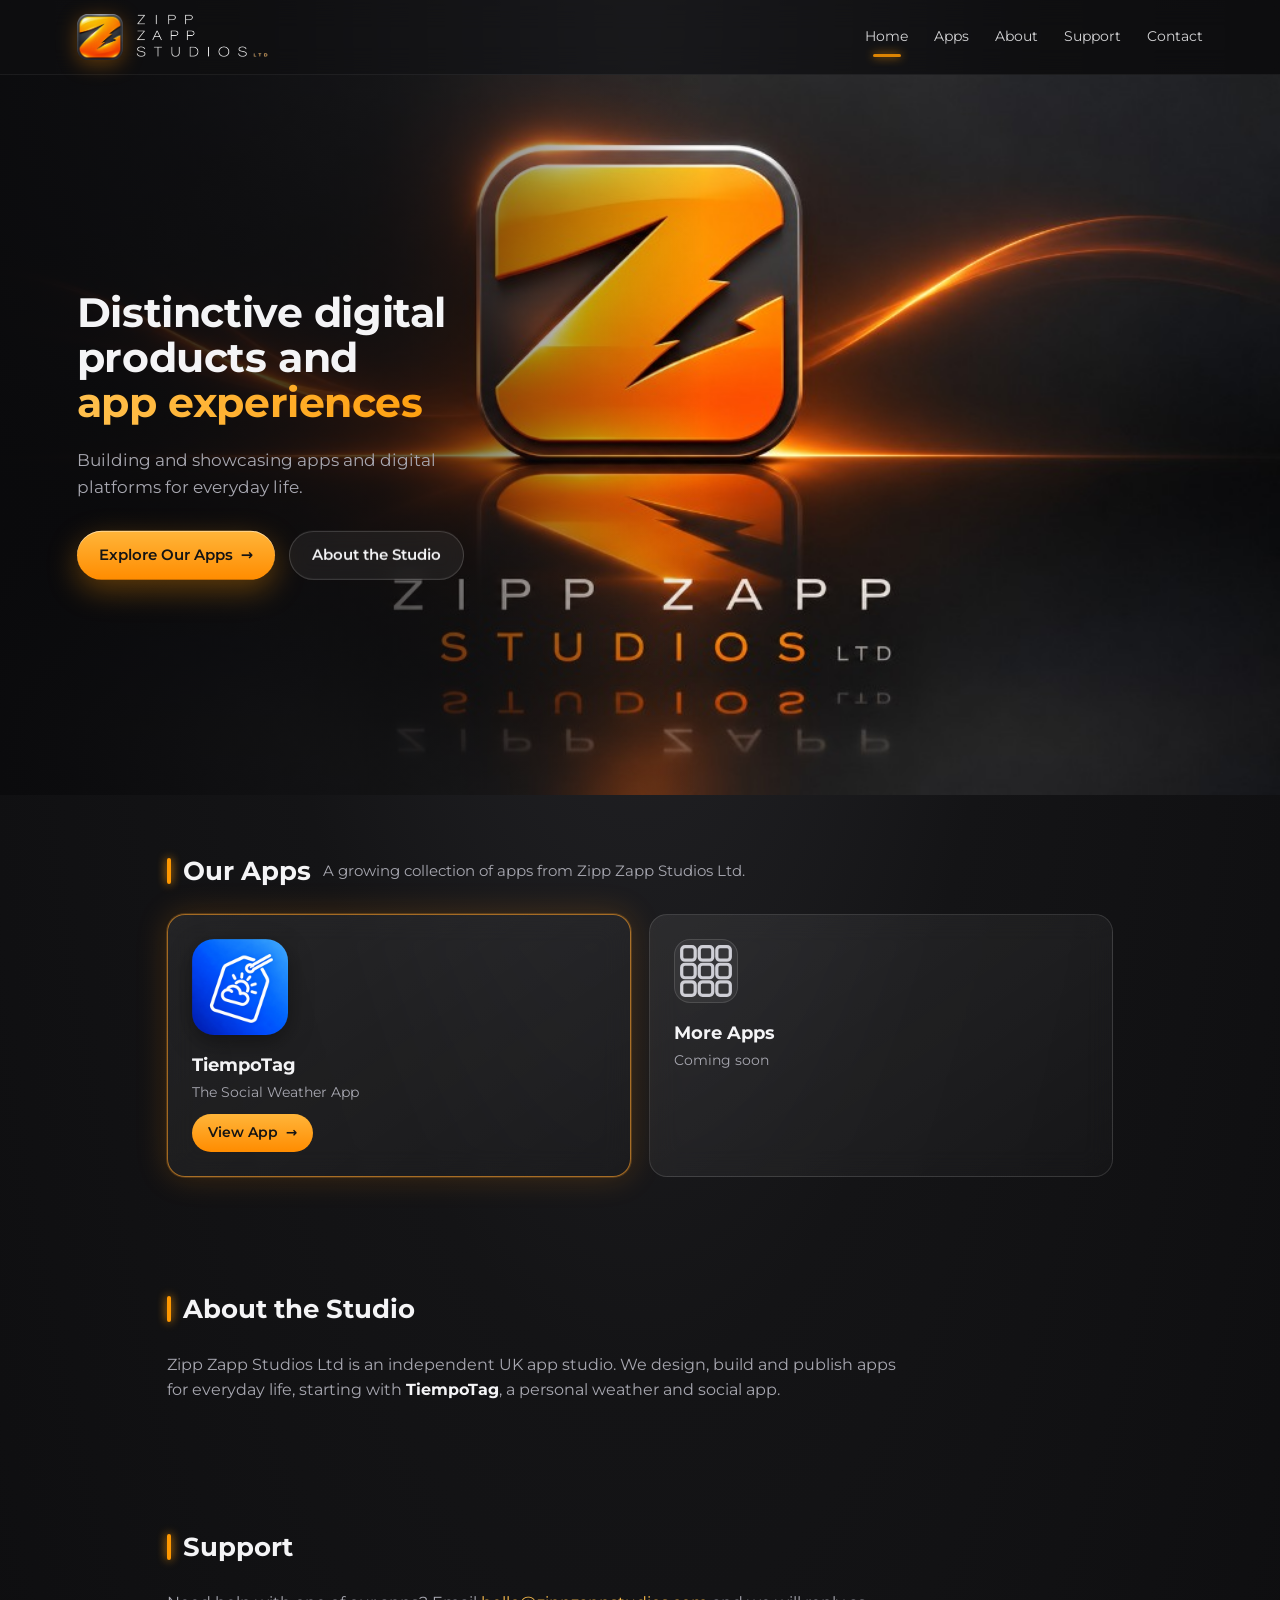
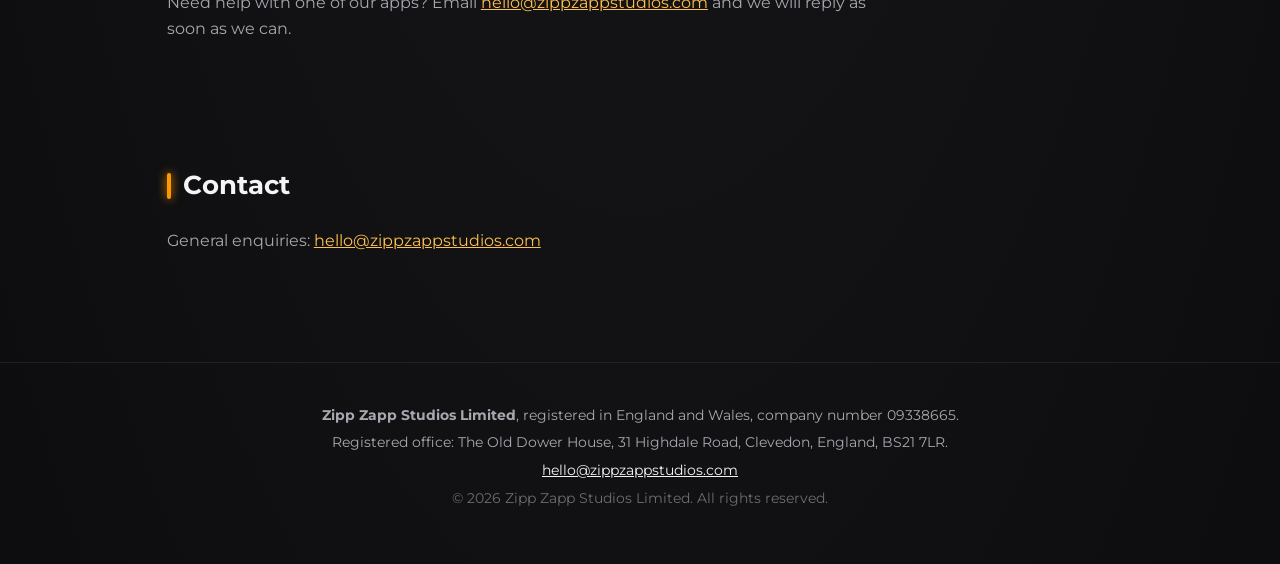
==== commit 7bfa244f: "Remove TiempoTag privacy policy links from Zipp Zapp Studios site Co-authored-by: Cursor <cursoragen" ====
--- a/index.html
+++ b/index.html
@@ -118,7 +118,6 @@
         <h2>Support</h2>
       </header>
       <p>Need help with one of our apps? Email <a href="mailto:hello@zippzappstudios.com">hello@zippzappstudios.com</a> and we will reply as soon as we can.</p>
-      <p><a href="https://tiempotag.com/legal">Privacy policy</a></p>
     </section>
 
     <section class="contact" id="contact">
@@ -133,7 +132,7 @@
   <footer class="site-footer">
     <p><strong>Zipp Zapp Studios Limited</strong>, registered in England and Wales, company number 09338665.</p>
     <p>Registered office: The Old Dower House, 31 Highdale Road, Clevedon, England, BS21 7LR.</p>
-    <p><a href="https://tiempotag.com/legal">Privacy policy</a> &middot; <a href="mailto:hello@zippzappstudios.com">hello@zippzappstudios.com</a></p>
+    <p><a href="mailto:hello@zippzappstudios.com">hello@zippzappstudios.com</a></p>
     <p class="copy">&copy; 2026 Zipp Zapp Studios Limited. All rights reserved.</p>
   </footer>
 
